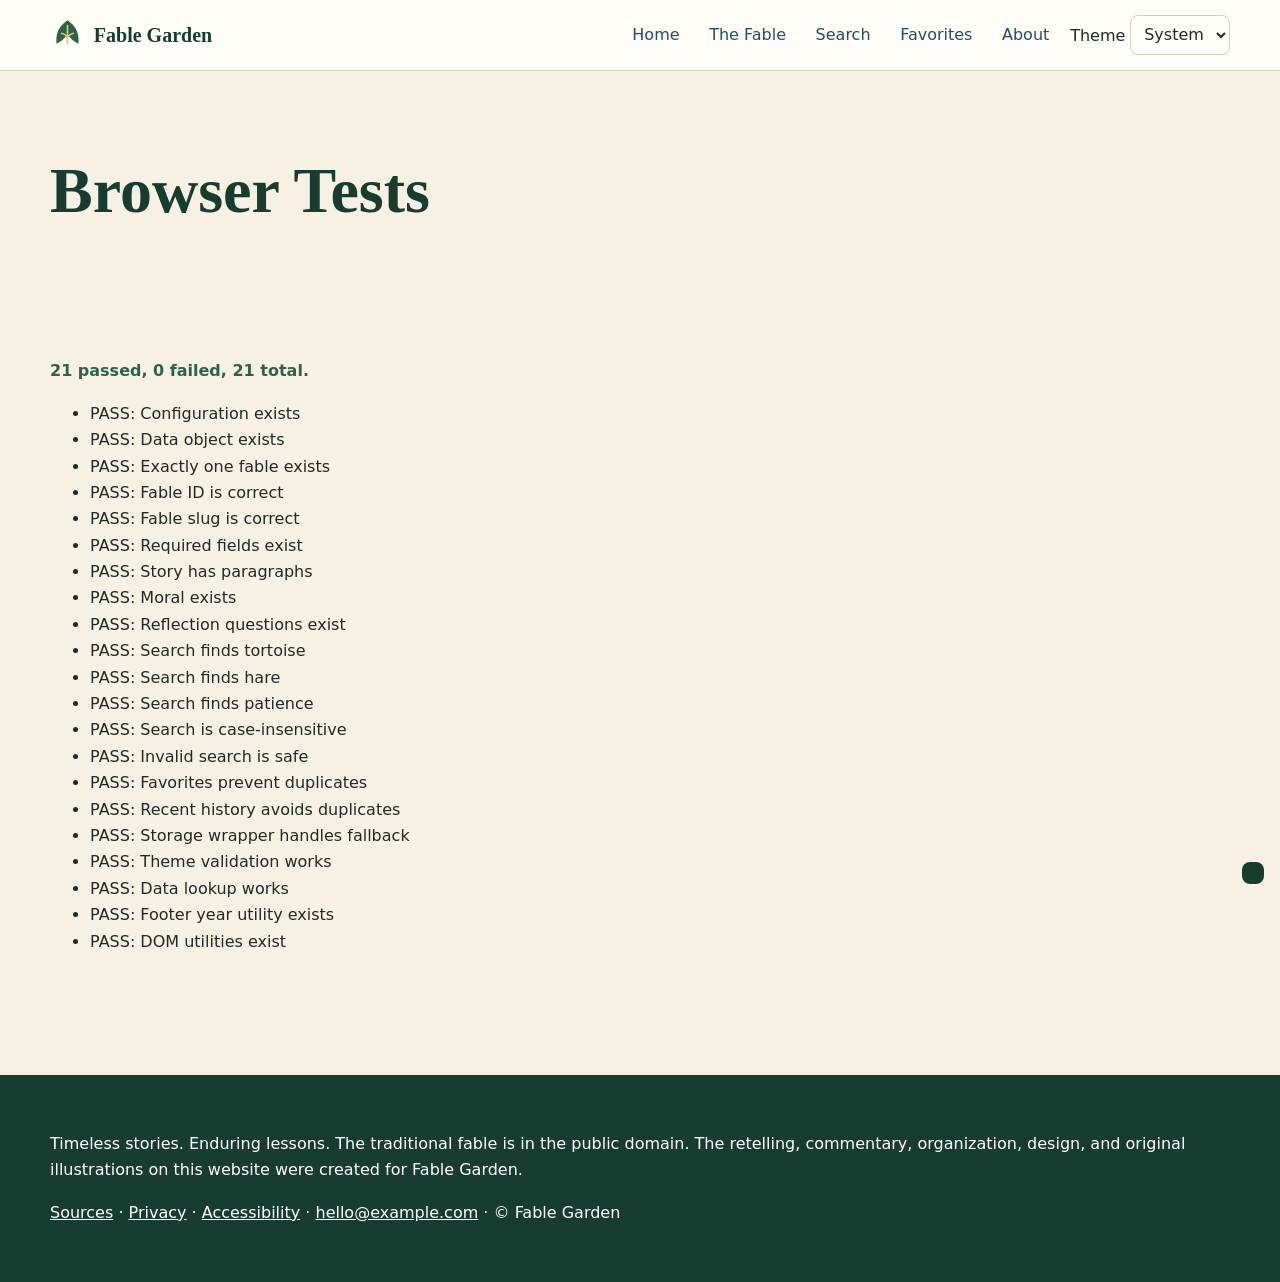
==== fable-garden-test/tests.html @ 75334b44 "Build Fable Garden static SEO test site" ====
<!doctype html><html lang="en"><head><meta charset="utf-8"><meta name="viewport" content="width=device-width,initial-scale=1"><title>Browser Tests | Fable Garden</title><meta name="description" content="Run browser-based checks for the Fable Garden static website."><meta name="robots" content="noindex, follow"><link rel="canonical" href="https://example.com/tests.html"><meta property="og:title" content="Browser Tests | Fable Garden"><meta property="og:description" content="Run browser-based checks for the Fable Garden static website."><meta property="og:type" content="website"><meta property="og:url" content="https://example.com/tests.html"><meta property="og:image" content="https://example.com/assets/hero-garden.svg"><meta name="twitter:card" content="summary_large_image"><link rel="icon" href="assets/favicon.svg"><link rel="stylesheet" href="css/styles.css"><link rel="stylesheet" href="css/responsive.css"><link rel="stylesheet" href="css/print.css"></head><body data-page="tests"><a class="skip" href="#main">Skip to content</a><header class="site-header"><div class="container header-inner"><a class="brand" href="index.html"><img src="assets/logo.svg" alt="" width="35" height="35">Fable Garden</a><button class="menu-button secondary" aria-expanded="false" aria-controls="site-nav">Menu</button><nav class="site-nav" id="site-nav" aria-label="Primary"><a href="index.html">Home</a><a href="fables/tortoise-and-the-hare.html">The Fable</a><a href="search.html">Search</a><a href="favorites.html">Favorites</a><a href="about.html">About</a><label>Theme <select class="theme-select" id="theme-select" aria-label="Theme"><option value="system">System</option><option value="light">Light</option><option value="dark">Dark</option></select></label></nav></div></header><main id="main" class="container"><header class="page-header"><h1>Browser Tests</h1></header><section class="section"><p id="test-summary" class="stat">Running checks…</p><ul id="test-results"></ul></section></main><footer class="site-footer"><div class="container"><p>Timeless stories. Enduring lessons. The traditional fable is in the public domain. The retelling, commentary, organization, design, and original illustrations on this website were created for Fable Garden.</p><p><a href="sources.html">Sources</a> · <a href="privacy.html">Privacy</a> · <a href="accessibility.html">Accessibility</a> · <a href="mailto:hello@example.com">hello@example.com</a> · © <span data-year></span> Fable Garden</p></div></footer><div id="notification-region" class="notification-region" aria-live="polite" aria-atomic="true"></div><script src="js/config.js" defer></script><script src="js/data.js" defer></script><script src="js/utilities.js" defer></script><script src="js/navigation.js" defer></script><script src="js/theme.js" defer></script><script src="js/search.js" defer></script><script src="js/favorites.js" defer></script><script src="js/recent.js" defer></script><script src="js/share.js" defer></script><script src="js/app.js" defer></script><script src="js/tests.js" defer></script></body></html>
---- fable-garden-test/css/styles.css ----
:root{--bg:#f7f1e4;--surface:#fffdf8;--surface-alt:#e8efe4;--text:#1d2b2a;--muted:#56635c;--green:#2f6248;--dark-green:#173c30;--blue:#224d66;--gold:#b68b35;--terra:#a94f3d;--border:#d7cfbe;--focus:#d56c32;--shadow:0 10px 26px #24312616;--radius:14px;--content:1180px;--reading:760px} [data-theme=dark]{--bg:#14221f;--surface:#1c2e29;--surface-alt:#243b33;--text:#f6f0e2;--muted:#c4cec5;--green:#91c59d;--dark-green:#d2ead1;--blue:#a9cde0;--gold:#e4bf70;--terra:#e89078;--border:#476157;--focus:#ffd36c;--shadow:0 10px 26px #0008}*{box-sizing:border-box}html{scroll-behavior:smooth}body{margin:0;background:var(--bg);color:var(--text);font:16px/1.65 Inter,ui-sans-serif,system-ui,-apple-system,"Segoe UI",sans-serif}h1,h2,h3{font-family:Georgia,"Times New Roman",serif;line-height:1.15;color:var(--dark-green)}h1{font-size:clamp(2.25rem,5vw,4.5rem)}h2{font-size:clamp(1.65rem,3vw,2.5rem)}a{color:var(--blue)}a:hover{color:var(--terra)}:focus-visible{outline:3px solid var(--focus);outline-offset:3px}.skip{position:absolute;left:-999px}.skip:focus{left:1rem;top:1rem;background:var(--surface);padding:.6rem;z-index:9}.container{width:min(calc(100% - 2rem),var(--content));margin:auto}.reading{max-width:var(--reading);margin:auto}.site-header{border-bottom:1px solid var(--border);background:var(--surface)}.header-inner,.site-nav,.actions,.meta,.tags{display:flex;align-items:center;gap:.75rem}.header-inner{justify-content:space-between;min-height:70px}.brand{display:flex;align-items:center;gap:.55rem;color:var(--dark-green);font:700 1.25rem Georgia,serif;text-decoration:none}.brand img{width:35px;height:35px}.site-nav a{text-decoration:none;padding:.55rem}.theme-select,button,input{font:inherit}.theme-select,input{padding:.55rem;border:1px solid var(--border);border-radius:8px;background:var(--surface);color:var(--text)}button,.button{border:1px solid var(--green);border-radius:8px;background:var(--green);color:#fff;padding:.65rem 1rem;cursor:pointer;text-decoration:none;display:inline-block;min-height:42px}.button.secondary,button.secondary{background:transparent;color:var(--green)}.menu-button{display:none}.hero{padding:4rem 0;background:linear-gradient(120deg,var(--surface-alt),var(--bg))}.hero-grid{display:grid;grid-template-columns:1.1fr .9fr;gap:2.5rem;align-items:center}.hero img{width:100%;height:auto}.notice,.callout{border-left:4px solid var(--gold);padding:1rem;background:var(--surface);border-radius:0 var(--radius) var(--radius) 0}.section{padding:3.5rem 0}.cards,.theme-grid{display:grid;grid-template-columns:repeat(auto-fit,minmax(220px,1fr));gap:1rem}.card{background:var(--surface);border:1px solid var(--border);border-radius:var(--radius);padding:1.35rem;box-shadow:var(--shadow)}.tag{font-size:.85rem;padding:.2rem .55rem;background:var(--surface-alt);border-radius:99px}.meta{flex-wrap:wrap;color:var(--muted);font-size:.92rem}.article-image{width:100%;height:auto;border-radius:var(--radius);border:1px solid var(--border)}.article p{font-size:1.1rem}.breadcrumb{padding:1.5rem 0;font-size:.9rem}.faq details{background:var(--surface);border:1px solid var(--border);padding:1rem;margin:.7rem 0;border-radius:8px}.site-footer{background:var(--dark-green);color:#fff;padding:2.5rem 0;margin-top:3rem}.site-footer a{color:#fff}.footer-grid{display:grid;grid-template-columns:2fr 1fr;gap:2rem}.notification-region{position:fixed;right:1rem;bottom:1rem;background:var(--dark-green);color:#fff;padding:.7rem;border-radius:8px;z-index:10}.hidden{display:none!important}.results{margin-top:1rem}.search-form{display:flex;gap:.5rem;flex-wrap:wrap}.search-form input{flex:1;min-width:200px}.stat{font-weight:bold;color:var(--green)}.page-header{padding:2.5rem 0 1rem}.divider{display:block;width:180px;margin:1.4rem auto}
@media(prefers-reduced-motion:reduce){*,*:before,*:after{scroll-behavior:auto!important;transition:none!important}}
---- fable-garden-test/css/responsive.css ----
@media(max-width:760px){.menu-button{display:block}.site-nav{display:none;position:absolute;top:70px;left:0;right:0;background:var(--surface);border-bottom:1px solid var(--border);padding:1rem;flex-direction:column;align-items:stretch;z-index:5}.site-nav.open{display:flex}.site-nav a{padding:.75rem}.hero-grid,.footer-grid{grid-template-columns:1fr}.hero{padding:2.5rem 0}.header-inner{gap:.5rem}.theme-select{max-width:95px}.section{padding:2.4rem 0}.actions{flex-wrap:wrap}}@media(max-width:360px){.container{width:min(calc(100% - 1rem),var(--content))}h1{font-size:2.1rem}}
---- fable-garden-test/css/print.css ----
@media print{body{background:#fff;color:#000;font-size:11pt}.site-header,.site-footer,.actions,.breadcrumb,.article-image,.hero,.menu-button,.theme-select,.skip,#notification-region{display:none!important}.container,.reading{width:auto;max-width:none}.article p{font-size:11pt}.callout{border:1px solid #000;break-inside:avoid}a{color:#000;text-decoration:none}.print-url{display:block}}
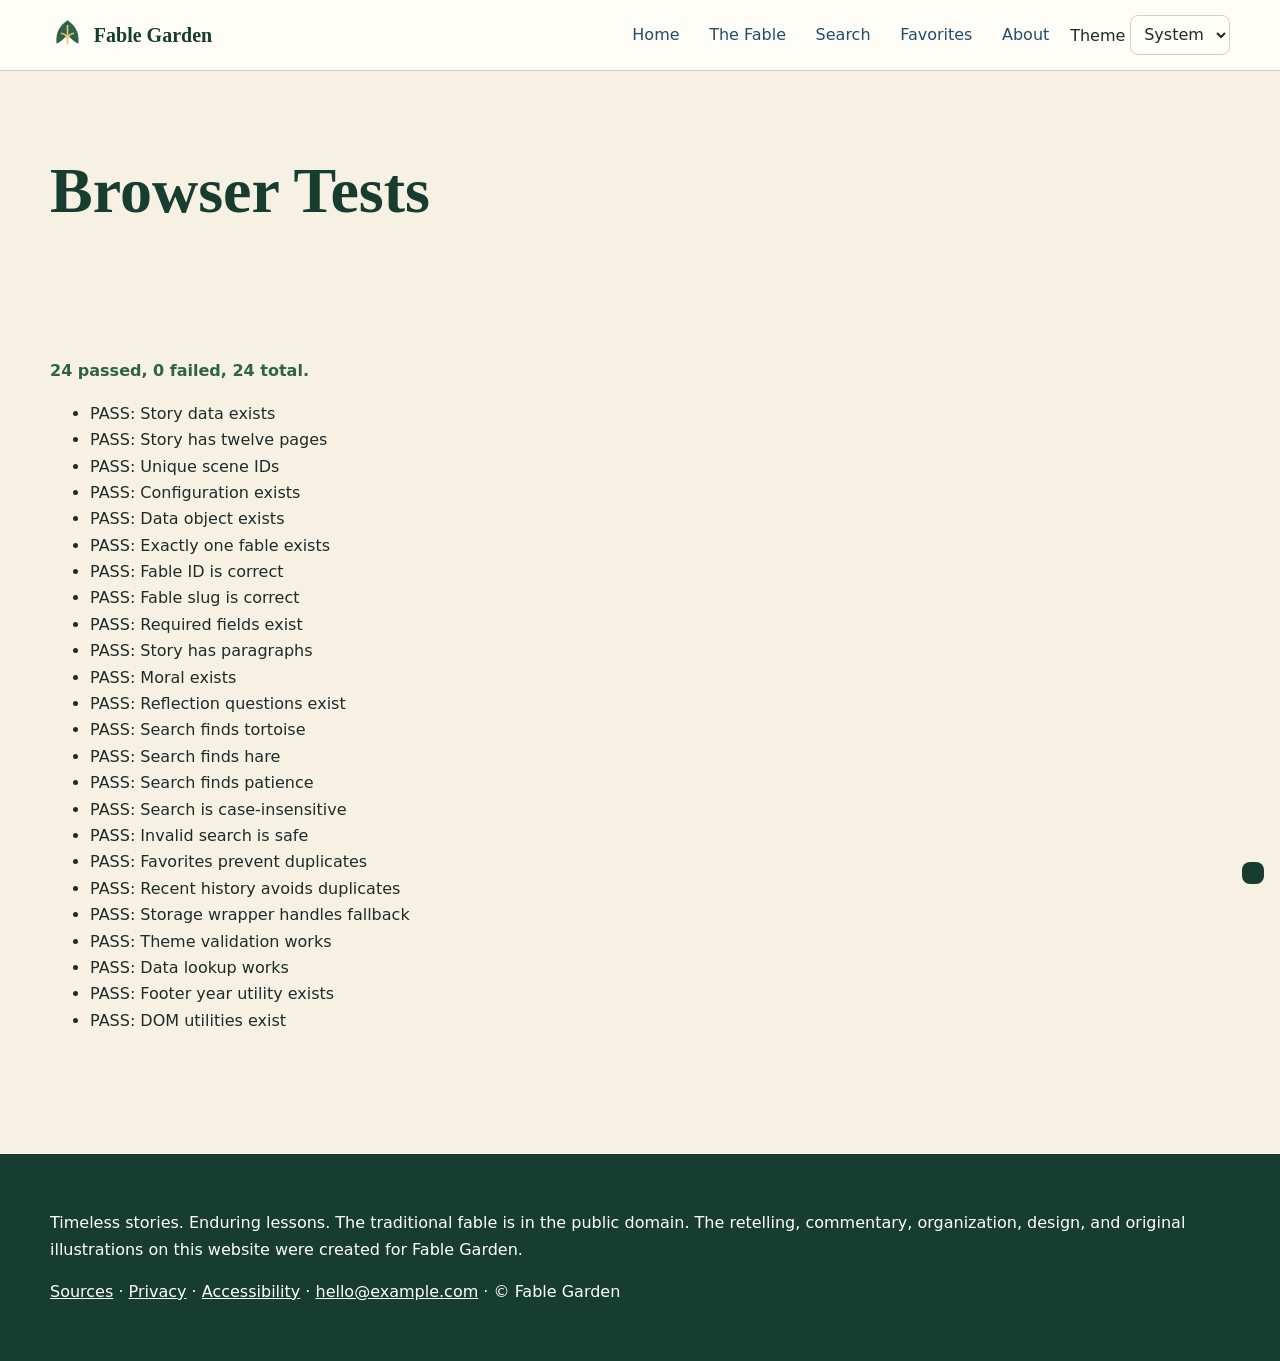
==== commit dfcbcad2: "Add interactive illustrated story player" ====
--- a/fable-garden-test/tests.html
+++ b/fable-garden-test/tests.html
@@ -1 +1 @@
-<!doctype html><html lang="en"><head><meta charset="utf-8"><meta name="viewport" content="width=device-width,initial-scale=1"><title>Browser Tests | Fable Garden</title><meta name="description" content="Run browser-based checks for the Fable Garden static website."><meta name="robots" content="noindex, follow"><link rel="canonical" href="https://example.com/tests.html"><meta property="og:title" content="Browser Tests | Fable Garden"><meta property="og:description" content="Run browser-based checks for the Fable Garden static website."><meta property="og:type" content="website"><meta property="og:url" content="https://example.com/tests.html"><meta property="og:image" content="https://example.com/assets/hero-garden.svg"><meta name="twitter:card" content="summary_large_image"><link rel="icon" href="assets/favicon.svg"><link rel="stylesheet" href="css/styles.css"><link rel="stylesheet" href="css/responsive.css"><link rel="stylesheet" href="css/print.css"></head><body data-page="tests"><a class="skip" href="#main">Skip to content</a><header class="site-header"><div class="container header-inner"><a class="brand" href="index.html"><img src="assets/logo.svg" alt="" width="35" height="35">Fable Garden</a><button class="menu-button secondary" aria-expanded="false" aria-controls="site-nav">Menu</button><nav class="site-nav" id="site-nav" aria-label="Primary"><a href="index.html">Home</a><a href="fables/tortoise-and-the-hare.html">The Fable</a><a href="search.html">Search</a><a href="favorites.html">Favorites</a><a href="about.html">About</a><label>Theme <select class="theme-select" id="theme-select" aria-label="Theme"><option value="system">System</option><option value="light">Light</option><option value="dark">Dark</option></select></label></nav></div></header><main id="main" class="container"><header class="page-header"><h1>Browser Tests</h1></header><section class="section"><p id="test-summary" class="stat">Running checks…</p><ul id="test-results"></ul></section></main><footer class="site-footer"><div class="container"><p>Timeless stories. Enduring lessons. The traditional fable is in the public domain. The retelling, commentary, organization, design, and original illustrations on this website were created for Fable Garden.</p><p><a href="sources.html">Sources</a> · <a href="privacy.html">Privacy</a> · <a href="accessibility.html">Accessibility</a> · <a href="mailto:hello@example.com">hello@example.com</a> · © <span data-year></span> Fable Garden</p></div></footer><div id="notification-region" class="notification-region" aria-live="polite" aria-atomic="true"></div><script src="js/config.js" defer></script><script src="js/data.js" defer></script><script src="js/utilities.js" defer></script><script src="js/navigation.js" defer></script><script src="js/theme.js" defer></script><script src="js/search.js" defer></script><script src="js/favorites.js" defer></script><script src="js/recent.js" defer></script><script src="js/share.js" defer></script><script src="js/app.js" defer></script><script src="js/tests.js" defer></script></body></html>
+<!doctype html><html lang="en"><head><meta charset="utf-8"><meta name="viewport" content="width=device-width,initial-scale=1"><title>Browser Tests | Fable Garden</title><meta name="description" content="Run browser-based checks for the Fable Garden static website."><meta name="robots" content="noindex, follow"><link rel="canonical" href="https://example.com/tests.html"><meta property="og:title" content="Browser Tests | Fable Garden"><meta property="og:description" content="Run browser-based checks for the Fable Garden static website."><meta property="og:type" content="website"><meta property="og:url" content="https://example.com/tests.html"><meta property="og:image" content="https://example.com/assets/hero-garden.svg"><meta name="twitter:card" content="summary_large_image"><link rel="icon" href="assets/favicon.svg"><link rel="stylesheet" href="css/styles.css"><link rel="stylesheet" href="css/responsive.css"><link rel="stylesheet" href="css/print.css"></head><body data-page="tests"><a class="skip" href="#main">Skip to content</a><header class="site-header"><div class="container header-inner"><a class="brand" href="index.html"><img src="assets/logo.svg" alt="" width="35" height="35">Fable Garden</a><button class="menu-button secondary" aria-expanded="false" aria-controls="site-nav">Menu</button><nav class="site-nav" id="site-nav" aria-label="Primary"><a href="index.html">Home</a><a href="fables/tortoise-and-the-hare.html">The Fable</a><a href="search.html">Search</a><a href="favorites.html">Favorites</a><a href="about.html">About</a><label>Theme <select class="theme-select" id="theme-select" aria-label="Theme"><option value="system">System</option><option value="light">Light</option><option value="dark">Dark</option></select></label></nav></div></header><main id="main" class="container"><header class="page-header"><h1>Browser Tests</h1></header><section class="section"><p id="test-summary" class="stat">Running checks…</p><ul id="test-results"></ul></section></main><footer class="site-footer"><div class="container"><p>Timeless stories. Enduring lessons. The traditional fable is in the public domain. The retelling, commentary, organization, design, and original illustrations on this website were created for Fable Garden.</p><p><a href="sources.html">Sources</a> · <a href="privacy.html">Privacy</a> · <a href="accessibility.html">Accessibility</a> · <a href="mailto:hello@example.com">hello@example.com</a> · © <span data-year></span> Fable Garden</p></div></footer><div id="notification-region" class="notification-region" aria-live="polite" aria-atomic="true"></div><script src="js/config.js" defer></script><script src="js/data.js" defer></script><script src="js/utilities.js" defer></script><script src="js/navigation.js" defer></script><script src="js/theme.js" defer></script><script src="js/search.js" defer></script><script src="js/favorites.js" defer></script><script src="js/recent.js" defer></script><script src="js/share.js" defer></script><script src="js/app.js" defer></script><script src="js/story-data.js" defer></script><script src="js/story-narration.js" defer></script><script src="js/story-book.js" defer></script><script src="js/story-controls.js" defer></script><script src="js/story-player.js" defer></script><script src="js/tests.js" defer></script></body></html>
